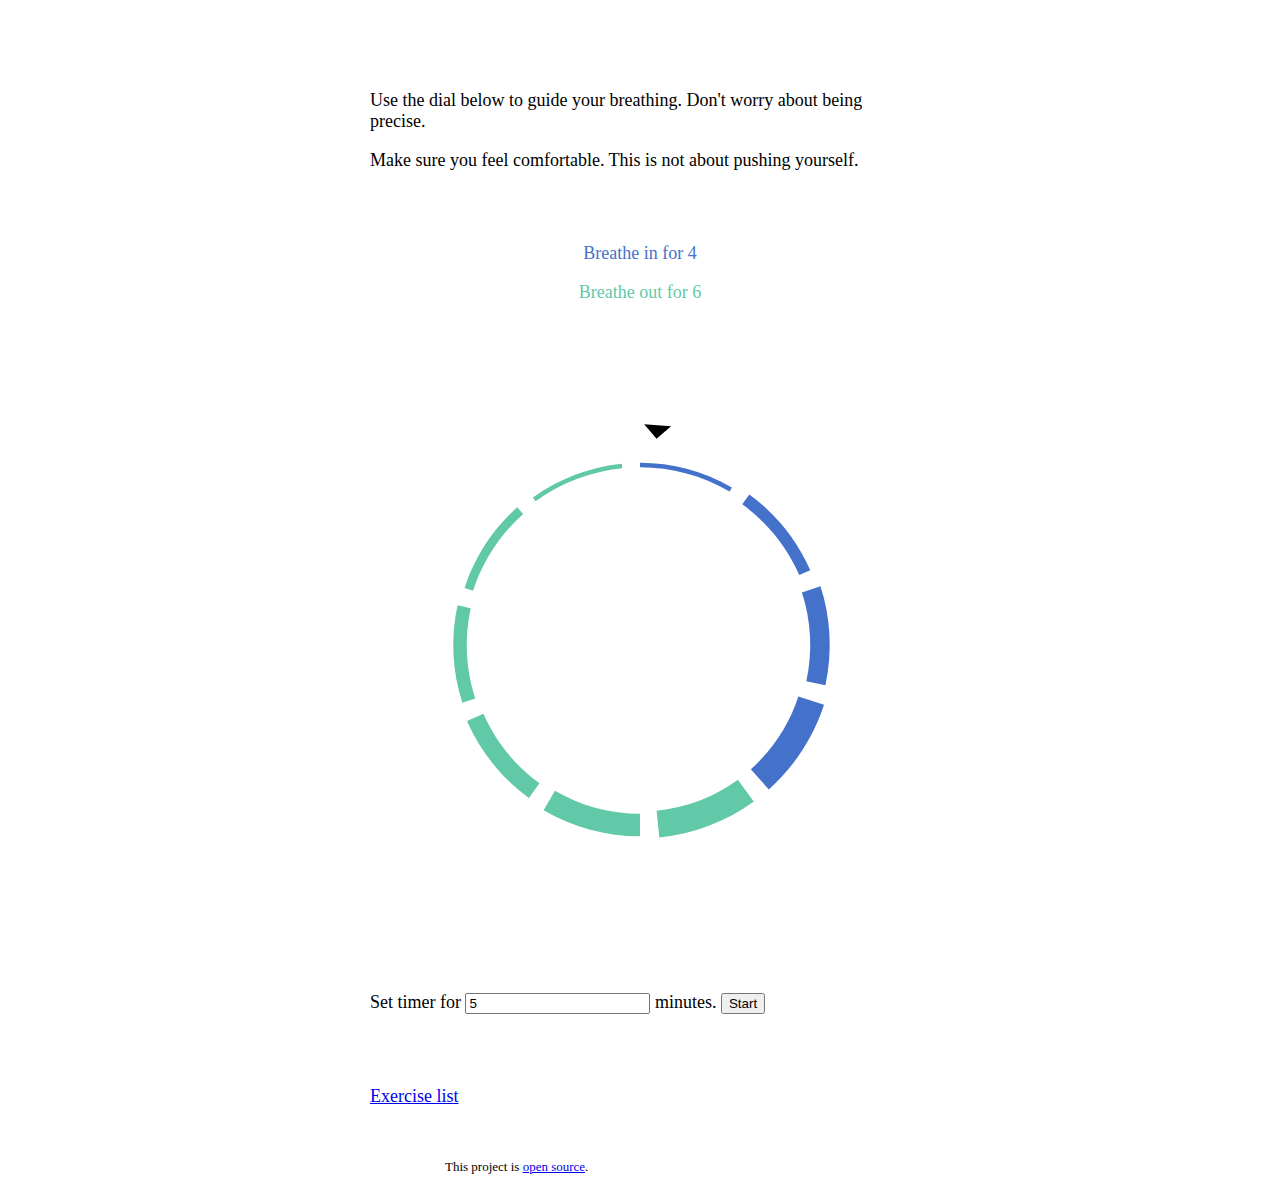
==== breathe.html @ 6adf7e93 "First viable product Includes circle and square mode breathing animations Includes optional timer In" ====
<!DOCTYPE html>

<head>
    <title>Breathing Exercises</title>
    <script src="./svgjs/svg.min.js"></script>
    <script src="breathe.js"></script>
    <link rel="stylesheet" href="index.css">
    <script>
        function start() {
            let options = readGET()
            if (options["mode"] == undefined) {
                let loc = window.location
                if (window.location.toString().split("?").length > 1) {
                    window.location = window.location + "&mode=circle"
                } else {
                    window.location = window.location + "?mode=circle"
                }
            }
            if (options["mode"] == "circle") {
                let duration = parseInt(options["duration"])
                if (duration > 0) {
                    modeRingUpDown(duration, duration + 2)
                } else {
                    window.location = window.location + "&duration=4"
                }
            }
            if (options["mode"] == "square") {
                let duration = parseInt(options["duration"])
                if (duration > 0) {
                    modeSquare(duration)
                } else {
                    window.location = window.location + "&duration=4"
                }
            }
            showTimerForm()
        }
    </script>
</head>

<body onload="start()">
    <div id="guide" class="center-column">
        <p>
            Use the dial below to guide your breathing. Don't worry about being precise.
        </p>
        <p>
            Make sure you feel comfortable. This is not about pushing yourself.
        </p>
        <div id="instructions">
        </div>
        <div id="visuals">
        </div>
        <div id="timer">
        </div>
        <div id="return">
            <a href="index.html">Exercise list</a>
        </div>
    </div>
    <div id="github" class="center-column">
        <p>This project is
            <a href="https://github.com/hmillerbakewell/breathing-exercises">open source</a>.
        </p>
    </div>
</body>
---- index.css ----
@media only screen and (max-width: 1000px) {

    body {
        font-size: 4vw;
    }

    .center-column {
        width: 100%;
        padding-left: 1vw;
        padding-right: 1vw;
    }

    #github {
        font-size: 3vw;
        margin-top: 4em;
    }

    .instruction {
        font-size: 6vw;
    }

    #guide {
        margin-top: 10vw;
    }

}

@media not (max-width: 1000px) {
    body {
        font-size: large;
    }

    .center-column {
        max-width: 30em;
        margin: auto;
    }

    #github {
        font-size: small;
        margin-top: 4em;
    }

    .instruction {
        font-size: large;
    }

    #guide {
        margin-top: 5em;
    }

}

ul{
text-align: left;
}

.center-column > h1 {
    text-align: center;
}

.center-column > div {
    margin-top: 4em;
}

#instructions {
    width: 100%;
}

.instruction {
    text-align: center;
}
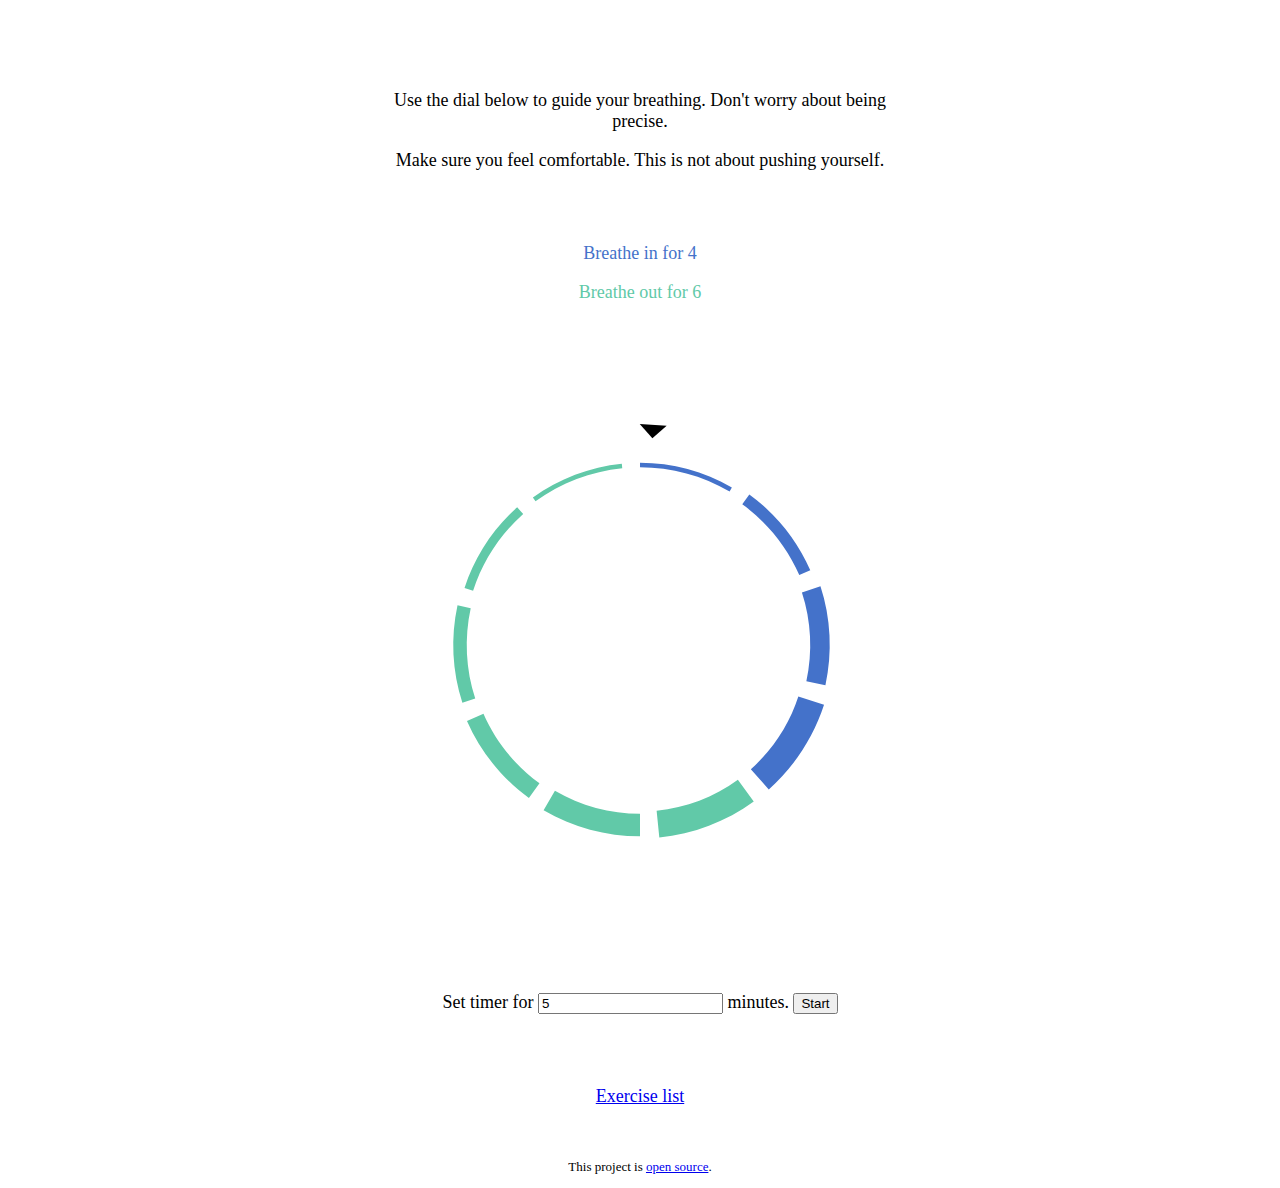
==== commit 6ae2b07c: "Alter css for breathe.html" ====
--- a/breathe.html
+++ b/breathe.html
@@ -35,6 +35,11 @@
             showTimerForm()
         }
     </script>
+    <style>
+        .center-column {
+            text-align: center;
+        }
+    </style>
 </head>
 
 <body onload="start()">
